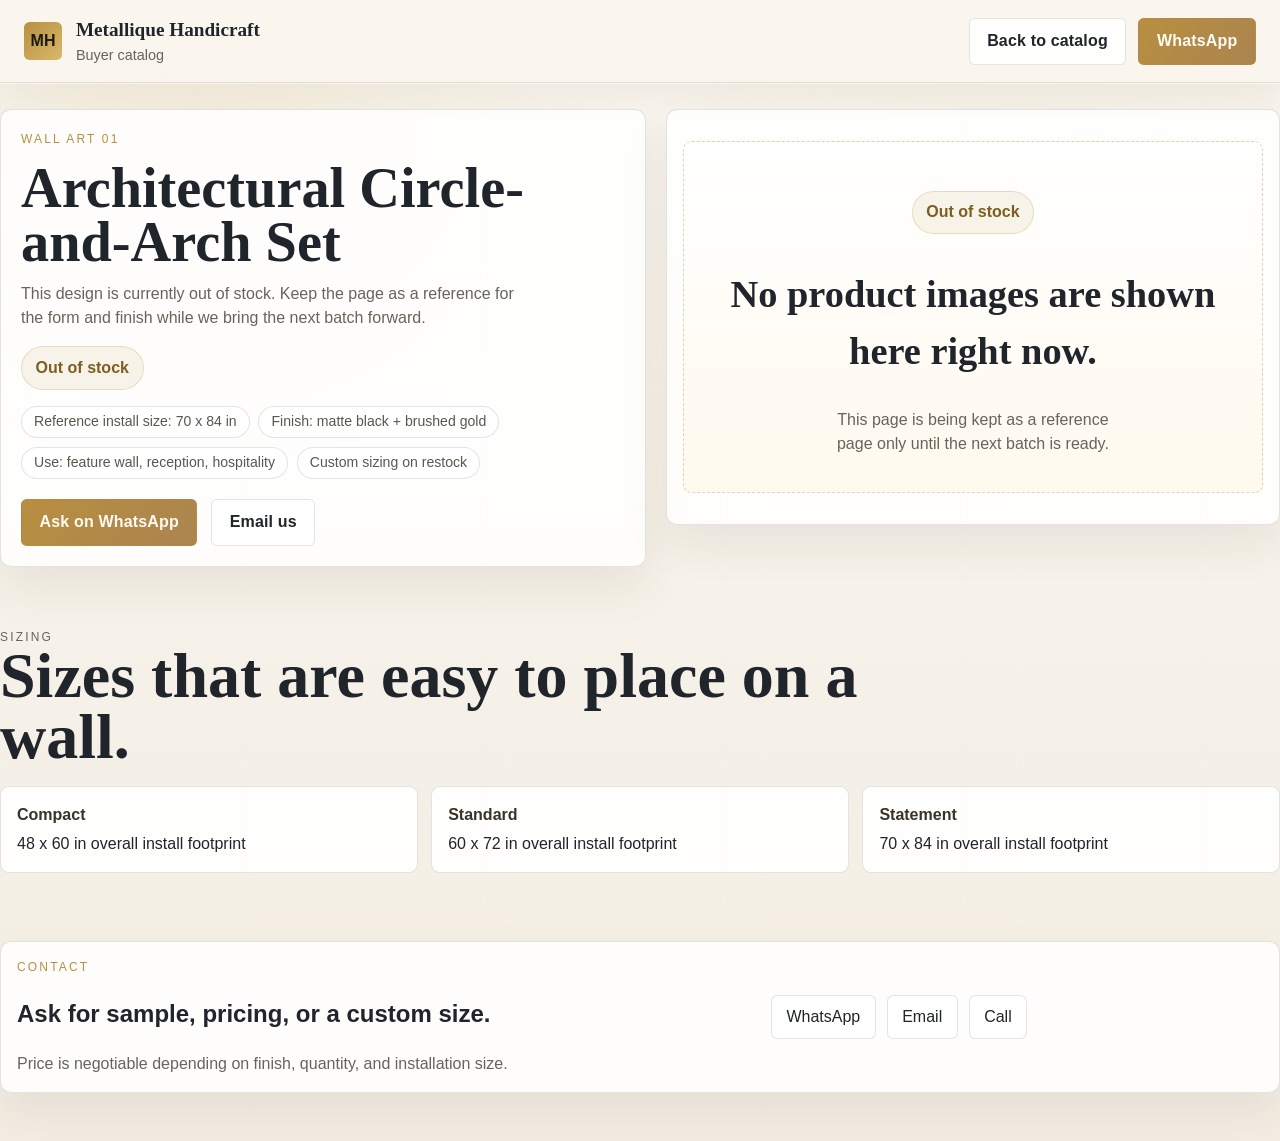
==== architectural-circle-arch-set.html @ d24ccc58 "Add files via upload" ====
<!doctype html>
<html lang="en">
  <head>
    <meta charset="utf-8" />
    <meta name="viewport" content="width=device-width,initial-scale=1" />
    <title>Architectural Circle-and-Arch Set | Metallique Handicraft</title>
    <meta name="description" content="Detailed page for the Architectural Circle-and-Arch Set from Metallique Handicraft." />
    <link rel="stylesheet" href="./styles.css" />
  </head>
  <body>
    <header class="topbar detail-topbar">
      <div class="topbar-inner">
        <a class="brand" href="./index.html#products">
          <div class="brand-mark">MH</div>
          <div>
            <div class="brand-name">Metallique Handicraft</div>
            <div class="brand-sub">Buyer catalog</div>
          </div>
        </a>
        <div class="detail-top-actions">
          <a class="button button-secondary" href="./index.html#products">Back to catalog</a>
          <a class="button button-primary" href="https://wa.me/917983061189?text=Hello%2C%20I%20want%20to%20know%20about%20the%20Architectural%20Circle-and-Arch%20Set." target="_blank" rel="noreferrer">WhatsApp</a>
        </div>
      </div>
    </header>

    <main class="detail-page">
      <section class="detail-hero">
        <div class="detail-card reveal" data-reveal="up">
          <p class="eyebrow">Wall art 01</p>
          <h1>Architectural Circle-and-Arch Set</h1>
          <p class="detail-summary">
            This design is currently out of stock. Keep the page as a reference for the form and
            finish while we bring the next batch forward.
          </p>
          <div class="price-note">Out of stock</div>
          <div class="chip-row">
            <span class="chip">Reference install size: 70 x 84 in</span>
            <span class="chip">Finish: matte black + brushed gold</span>
            <span class="chip">Use: feature wall, reception, hospitality</span>
            <span class="chip">Custom sizing on restock</span>
          </div>
          <div class="hero-actions" style="margin-top:1.25rem;">
            <a class="button button-primary" href="https://wa.me/917983061189?text=Hello%2C%20I%20want%20pricing%20for%20the%20Architectural%20Circle-and-Arch%20Set." target="_blank" rel="noreferrer">Ask on WhatsApp</a>
            <a class="button button-secondary" href="mailto:metalliquehandicraft07@gmail.com?subject=Enquiry%20for%20Architectural%20Circle-and-Arch%20Set">Email us</a>
          </div>
        </div>
        <div class="detail-panel detail-placeholder reveal" data-reveal="right">
          <div class="out-stock-panel">
            <span class="price-note">Out of stock</span>
            <h2>No product images are shown here right now.</h2>
            <p>This page is being kept as a reference page only until the next batch is ready.</p>
          </div>
        </div>
      </section>

      <section class="section">
        <div class="section-head reveal" data-reveal="up">
          <p class="eyebrow">Sizing</p>
          <h2>Sizes that are easy to place on a wall.</h2>
        </div>
        <div class="detail-specs">
          <div class="spec-card"><strong>Compact</strong><span>48 x 60 in overall install footprint</span></div>
          <div class="spec-card"><strong>Standard</strong><span>60 x 72 in overall install footprint</span></div>
          <div class="spec-card"><strong>Statement</strong><span>70 x 84 in overall install footprint</span></div>
        </div>
      </section>

      <section class="section">
        <div class="contact-strip reveal" data-reveal="up" id="contact">
          <div>
            <p class="eyebrow">Contact</p>
            <h2>Ask for sample, pricing, or a custom size.</h2>
            <p class="detail-summary">Price is negotiable depending on finish, quantity, and installation size.</p>
          </div>
          <div class="contact-links">
            <a class="mini-link" href="https://wa.me/917983061189?text=Hello%2C%20I%20want%20pricing%20for%20the%20Architectural%20Circle-and-Arch%20Set." target="_blank" rel="noreferrer">WhatsApp</a>
            <a class="mini-link" href="mailto:metalliquehandicraft07@gmail.com?subject=Enquiry%20for%20Architectural%20Circle-and-Arch%20Set">Email</a>
            <a class="mini-link" href="tel:+917983061189">Call</a>
          </div>
        </div>
      </section>
    </main>
    <script src="./script.js"></script>
  </body>
</html>
---- styles.css ----
:root {
  --bg: #faf7f0;
  --bg-soft: #f3ede3;
  --panel: #fffaf2;
  --panel-2: #f8f2e7;
  --text: #20242b;
  --muted: #68635c;
  --line: rgba(32, 36, 43, 0.12);
  --gold: #b88f3f;
  --gold-2: #d8b86d;
  --sage: #8aa79a;
  --shadow: 0 20px 45px rgba(59, 46, 20, 0.08);
}

* {
  box-sizing: border-box;
}

html {
  scroll-behavior: smooth;
  color-scheme: light;
}

body {
  margin: 0;
  background:
    radial-gradient(1200px 800px at 80% -20%, rgba(184, 143, 63, 0.12), transparent 58%),
    radial-gradient(800px 700px at 15% 10%, rgba(216, 184, 109, 0.12), transparent 55%),
    linear-gradient(180deg, #faf7f0 0%, #f3ede3 100%);
  color: var(--text);
  font-family: "Avenir Next", "Segoe UI", "Helvetica Neue", sans-serif;
  line-height: 1.5;
  overflow-x: hidden;
  position: relative;
}

@media (prefers-reduced-motion: reduce) {
  html {
    scroll-behavior: auto;
  }

  *,
  *::before,
  *::after {
    animation-duration: 0.01ms !important;
    animation-iteration-count: 1 !important;
    transition-duration: 0.01ms !important;
    scroll-behavior: auto !important;
  }
}

body::before {
  content: "";
  position: fixed;
  inset: 0;
  pointer-events: none;
  background-image:
    linear-gradient(rgba(32, 36, 43, 0.025) 1px, transparent 1px),
    linear-gradient(90deg, rgba(32, 36, 43, 0.015) 1px, transparent 1px);
  background-size: 100% 100%, 240px 240px;
  opacity: 0.28;
}

a {
  color: inherit;
  text-decoration: none;
}

button,
input,
textarea,
select {
  font: inherit;
}

button,
a,
.product-link,
.kit-card,
.product-card,
.page-panel,
.status,
.contact-form,
.timeline-item,
.faq-item,
.process-item,
.button {
  transition:
    transform 180ms ease,
    border-color 180ms ease,
    box-shadow 180ms ease,
    background-color 180ms ease,
    color 180ms ease;
}

a:focus-visible,
button:focus-visible,
input:focus-visible,
textarea:focus-visible,
select:focus-visible {
  outline: 2px solid var(--gold-2);
  outline-offset: 3px;
}

.topbar {
  position: sticky;
  top: 0;
  z-index: 20;
  background: rgba(250, 247, 240, 0.82);
  backdrop-filter: blur(16px);
  border-bottom: 1px solid var(--line);
  box-shadow: 0 1px 0 rgba(255, 255, 255, 0.6), 0 10px 30px rgba(56, 42, 17, 0.06);
}

.topbar-inner {
  max-width: 1320px;
  width: 100%;
  margin: 0 auto;
  display: flex;
  justify-content: space-between;
  align-items: center;
  gap: 1rem;
  padding: 1rem 1.5rem;
}

.brand {
  display: flex;
  align-items: center;
  gap: 0.85rem;
  min-width: 0;
}

.brand-mark {
  width: 2.4rem;
  height: 2.4rem;
  display: grid;
  place-items: center;
  border-radius: 0.35rem;
  background: linear-gradient(135deg, var(--gold), var(--gold-2));
  color: #1d1a13;
  font-weight: 800;
  letter-spacing: 0.02em;
}

.brand-name {
  font-family: "Cormorant Garamond", "Georgia", serif;
  font-size: 1.2rem;
  font-weight: 700;
}

.brand-sub {
  color: var(--muted);
  font-size: 0.9rem;
}

.menu-toggle {
  display: none;
  align-items: center;
  justify-content: center;
  width: 2.75rem;
  height: 2.75rem;
  border-radius: 0.35rem;
  border: 1px solid var(--line);
  background: rgba(255, 255, 255, 0.72);
  color: var(--text);
  cursor: pointer;
}

.menu-icon,
.menu-icon::before,
.menu-icon::after {
  width: 1.15rem;
  height: 1.5px;
  background: currentColor;
  display: block;
  position: relative;
}

.menu-icon::before,
.menu-icon::after {
  content: "";
  position: absolute;
  left: 0;
}

.menu-icon::before {
  top: -0.38rem;
}

.menu-icon::after {
  top: 0.38rem;
}

.nav {
  display: flex;
  gap: 1.1rem;
  flex-wrap: wrap;
  justify-content: flex-end;
}

.nav a {
  color: #5f5a54;
  font-size: 0.95rem;
  position: relative;
  padding-bottom: 0.12rem;
}

.nav a:hover,
.nav a.active {
  color: var(--gold-2);
}

.nav a::after {
  content: "";
  position: absolute;
  left: 0;
  bottom: -0.2rem;
  width: 100%;
  height: 1px;
  background: linear-gradient(90deg, transparent, rgba(230, 203, 147, 0.85), transparent);
  transform: scaleX(0);
  transform-origin: center;
  transition: transform 180ms ease;
}

.nav a:hover::after,
.nav a.active::after {
  transform: scaleX(1);
}

main {
  padding: 0 1.25rem 2rem;
}

.product-link {
  color: inherit;
  text-decoration: none;
  display: block;
}

.hero,
.section,
.band,
.page-hero {
  max-width: 1320px;
  margin: 0 auto;
}

section[id],
div[id] {
  scroll-margin-top: 6.5rem;
}

.section {
  padding: 3.25rem 0 1rem;
}

.hero {
  min-height: calc(100svh - 76px);
  display: grid;
  grid-template-columns: 1.05fr 0.95fr;
  gap: 2rem;
  align-items: center;
  padding: 2rem 0 1.5rem;
}

.page-hero {
  display: grid;
  grid-template-columns: 1.1fr 0.9fr;
  gap: 1.5rem;
  align-items: end;
  padding: 2.1rem 0 1.2rem;
}

.hero-copy h1,
.section-head h2,
.page-title h1,
.product-copy h3,
.feature-item h3,
.process-item h3,
.faq-item h3 {
  margin: 0;
  font-family: "Cormorant Garamond", "Georgia", serif;
  font-weight: 700;
  letter-spacing: 0;
  line-height: 0.95;
}

.hero-copy h1 {
  font-size: clamp(3rem, 6vw, 5.6rem);
  max-width: 12ch;
}

.section-head h2,
.page-title h1 {
  font-size: clamp(2rem, 5vw, 4.6rem);
}

.eyebrow {
  margin: 0 0 0.9rem;
  color: var(--gold);
  text-transform: uppercase;
  letter-spacing: 0.18em;
  font-size: 0.75rem;
}

.lede,
.section-head p,
.status span,
.buyer-card span,
.product-copy p,
.product-copy span,
.step p,
.contact-panel p,
.feature-item p,
.process-item p,
.faq-item p,
.page-summary,
.page-panel p,
.note {
  color: var(--muted);
}

.hero-copy .lede {
  font-size: 1.1rem;
  max-width: 62ch;
  margin: 1.4rem 0 0;
}

.hero-actions,
.contact-actions {
  display: flex;
  flex-wrap: wrap;
  gap: 0.85rem;
  margin-top: 1.6rem;
}

.button {
  display: inline-flex;
  align-items: center;
  justify-content: center;
  min-height: 2.95rem;
  padding: 0 1.1rem;
  border-radius: 0.35rem;
  border: 1px solid var(--line);
  font-weight: 600;
  letter-spacing: 0.01em;
  cursor: pointer;
}

.button-primary {
  background: linear-gradient(135deg, var(--gold), #ab8450);
  color: #fffaf2;
  border-color: transparent;
}

.button-secondary {
  background: rgba(255, 255, 255, 0.82);
  color: var(--text);
}

.button:hover {
  transform: translateY(-1px);
  border-color: rgba(184, 143, 63, 0.35);
}

.button:active {
  transform: translateY(0);
}

.pill-row {
  display: flex;
  flex-wrap: wrap;
  gap: 0.55rem;
  margin-top: 1.4rem;
}

.pill {
  display: inline-flex;
  align-items: center;
  min-height: 2.15rem;
  padding: 0 0.8rem;
  border-radius: 999px;
  border: 1px solid var(--line);
  color: #8f6d2c;
  background: rgba(255, 255, 255, 0.72);
  font-size: 0.88rem;
}

.hero-metrics {
  display: grid;
  grid-template-columns: repeat(4, minmax(0, 1fr));
  gap: 0.85rem;
  margin-top: 2rem;
  max-width: 48rem;
}

.hero-metrics div,
.status,
.buyer-card,
.step,
.contact-panel,
.kit-card,
.product-card,
.page-panel,
.feature-item,
.process-item,
.faq-item,
.contact-form,
.timeline-item {
  background: rgba(255, 255, 255, 0.84);
  border: 1px solid var(--line);
  box-shadow: var(--shadow);
}

.hero-metrics div {
  padding: 1rem;
  border-radius: 0.4rem;
  border: 1px solid rgba(255, 255, 255, 0.03);
}

.hero-metrics span {
  display: block;
  color: var(--text);
  font-weight: 700;
  font-size: 1.15rem;
}

.hero-metrics small {
  color: var(--muted);
}

.hero-visual {
  min-height: 38rem;
  display: grid;
  grid-template-columns: 1fr 1fr;
  gap: 1rem;
  align-items: stretch;
  transform: translateY(var(--hero-shift, 0px));
  transition: transform 160ms linear;
}

.mosaic {
  overflow: hidden;
  border-radius: 0.6rem;
  border: 1px solid var(--line);
  background: var(--panel);
  box-shadow: var(--shadow);
  transform: translateY(var(--mosaic-shift, 0px));
  transition: transform 160ms linear, box-shadow 280ms ease, border-color 280ms ease;
}

.mosaic img {
  width: 100%;
  height: 100%;
  object-fit: cover;
  object-position: 15% center;
  display: block;
  transition: transform 280ms ease, filter 280ms ease;
}

.mosaic-out {
  border-radius: 0.6rem;
  border: 1px solid var(--line);
  background: linear-gradient(180deg, rgba(255, 255, 255, 0.8), rgba(246, 238, 228, 0.8));
  box-shadow: var(--shadow);
  display: flex;
  flex-direction: column;
  justify-content: center;
  gap: 0.35rem;
  padding: 1rem;
}

.mosaic-out span {
  font-size: 0.72rem;
  letter-spacing: 0.18em;
  text-transform: uppercase;
  color: var(--gold-dark);
  font-weight: 700;
}

.mosaic-out strong {
  font-size: 1rem;
}

.mosaic-out p {
  margin: 0;
  font-size: 0.92rem;
  color: var(--muted);
}

.thumb-empty {
  width: 100%;
  aspect-ratio: 4 / 3;
  display: block;
  border-radius: 0.55rem;
  background:
    linear-gradient(135deg, rgba(184, 143, 69, 0.16), rgba(255, 255, 255, 0.62)),
    linear-gradient(180deg, #f5efe6, #ece4d8);
  border: 1px solid rgba(131, 102, 48, 0.16);
  position: relative;
  overflow: hidden;
}

.thumb-empty::after {
  content: "Out of stock";
  position: absolute;
  inset: auto 1rem 1rem 1rem;
  font-size: 0.72rem;
  letter-spacing: 0.18em;
  text-transform: uppercase;
  color: rgba(93, 66, 18, 0.8);
  font-weight: 700;
}

.mosaic:hover img {
  transform: scale(1.02);
  filter: saturate(1.03) contrast(1.02);
}

.mosaic-a {
  grid-row: 1 / span 2;
}

.band {
  padding: 0.8rem 0 2rem;
}

.band-tight {
  margin-top: -0.5rem;
}

.status-row {
  display: grid;
  grid-template-columns: repeat(3, minmax(0, 1fr));
  gap: 1rem;
}

.status {
  padding: 1rem 1.05rem;
  border-radius: 0.45rem;
}

.status strong,
.buyer-card strong,
.step strong,
.product-copy h3,
.kit-card strong,
.contact-panel strong,
.page-panel strong,
.feature-item strong,
.process-item strong,
.faq-item strong {
  display: block;
  margin-bottom: 0.35rem;
}

.section {
  padding: 3.25rem 0 1rem;
}

.section-alt {
  padding-top: 2.2rem;
}

.section-head {
  max-width: 58rem;
  margin-bottom: 1.2rem;
}

.section-head p {
  margin: 0.55rem 0 0;
}

.product-grid {
  display: grid;
  grid-template-columns: repeat(2, minmax(0, 1fr));
  gap: 1rem;
}

.product-card {
  border-radius: 0.55rem;
  overflow: hidden;
}

.product-link .product-card,
.product-link.product-card {
  display: block;
}

.product-card img {
  width: 100%;
  aspect-ratio: 4 / 3;
  object-fit: cover;
  object-position: 15% center;
  display: block;
}

.product-copy {
  padding: 1rem;
}

.product-copy h3 {
  margin: 0 0 0.35rem;
  font-size: 1.65rem;
}

.product-copy span {
  display: inline-block;
  margin-top: 0.5rem;
  color: var(--gold);
}

.product-link:hover .product-card,
.product-link:hover {
  transform: translateY(-2px);
}

.product-link:hover .product-card img {
  transform: scale(1.015);
}

.reveal {
  opacity: 0;
  transform: translateY(18px);
  filter: blur(2px);
  transition:
    opacity 680ms ease,
    transform 680ms cubic-bezier(0.2, 0.8, 0.2, 1),
    filter 680ms ease;
  will-change: opacity, transform, filter;
}

.reveal.is-visible {
  opacity: 1;
  transform: translateY(0);
  filter: blur(0);
}

.reveal[data-reveal="left"] {
  transform: translateX(-18px);
}

.reveal[data-reveal="right"] {
  transform: translateX(18px);
}

.reveal[data-reveal="up"] {
  transform: translateY(18px);
}

.reveal[data-reveal="down"] {
  transform: translateY(-18px);
}

.reveal.is-visible[data-reveal="left"],
.reveal.is-visible[data-reveal="right"],
.reveal.is-visible[data-reveal="up"],
.reveal.is-visible[data-reveal="down"] {
  transform: translate(0, 0);
}

.buyer-grid,
.kit-grid,
.steps,
.section-grid {
  display: grid;
  gap: 1rem;
}

.buyer-grid,
.steps {
  grid-template-columns: repeat(4, minmax(0, 1fr));
}

.kit-grid {
  grid-template-columns: repeat(3, minmax(0, 1fr));
}

.section-grid {
  grid-template-columns: 1fr 1fr;
}

.buyer-card,
.step,
.kit-card,
.page-panel,
.feature-item,
.process-item,
.faq-item,
.contact-form,
.timeline-item {
  border-radius: 0.45rem;
  padding: 1rem;
}

.kit-card {
  display: flex;
  flex-direction: column;
  justify-content: space-between;
  min-height: 8.5rem;
}

.kit-card:hover,
.product-card:hover,
.page-panel:hover,
.status:hover,
.contact-form:hover,
.timeline-item:hover,
.faq-item:hover,
.process-item:hover {
  transform: translateY(-2px);
  border-color: rgba(230, 203, 147, 0.35);
  box-shadow: 0 24px 70px rgba(0, 0, 0, 0.4);
}

.kit-card span {
  color: var(--muted);
}

.step span {
  width: 2rem;
  height: 2rem;
  display: grid;
  place-items: center;
  border-radius: 999px;
  margin-bottom: 0.75rem;
  background: linear-gradient(135deg, rgba(184, 143, 63, 0.18), rgba(216, 184, 109, 0.18));
  color: #8f6d2c;
  font-weight: 700;
}

.contact-panel {
  display: grid;
  grid-template-columns: repeat(4, minmax(0, 1fr));
  gap: 1rem;
  padding: 1rem;
  border-radius: 0.5rem;
}

.footer {
  max-width: 1320px;
  margin: 1.5rem auto 0;
  padding: 1rem 0 2.2rem;
  border-top: 1px solid var(--line);
  display: flex;
  justify-content: space-between;
  gap: 1rem;
  color: var(--muted);
  font-size: 0.94rem;
}

.page-panel {
  background: rgba(255, 255, 255, 0.84);
}

.page-title h1 {
  line-height: 0.95;
}

.page-summary {
  margin: 0.85rem 0 0;
  max-width: 58ch;
}

.timeline {
  display: grid;
  gap: 1rem;
}

.timeline-item {
  display: grid;
  grid-template-columns: 0.8fr 1.8fr;
  gap: 1rem;
  align-items: start;
}

.timeline-item strong {
  color: var(--gold);
}

.field-grid {
  display: grid;
  grid-template-columns: repeat(2, minmax(0, 1fr));
  gap: 0.85rem;
}

.field {
  display: grid;
  gap: 0.35rem;
}

.field label {
  font-size: 0.88rem;
  color: var(--muted);
}

.field input,
.field textarea,
.field select {
  width: 100%;
  min-height: 2.8rem;
  padding: 0.75rem 0.85rem;
  border-radius: 0.4rem;
  border: 1px solid var(--line);
  background: rgba(255, 255, 255, 0.92);
  color: var(--text);
}

.field textarea {
  min-height: 8rem;
  resize: vertical;
}

.field input::placeholder,
.field textarea::placeholder {
  color: rgba(180, 176, 168, 0.72);
}

.field input:focus,
.field textarea:focus,
.field select:focus {
  border-color: rgba(184, 143, 63, 0.55);
  box-shadow: 0 0 0 3px rgba(184, 143, 63, 0.1);
}

.note {
  font-size: 0.9rem;
}

.detail-page {
  max-width: 1320px;
  margin: 0 auto;
  padding: 1.6rem 0 2rem;
}

.detail-topbar .topbar-inner {
  align-items: center;
}

.detail-top-actions {
  display: flex;
  gap: 0.75rem;
  flex-wrap: wrap;
}

.detail-hero {
  display: grid;
  grid-template-columns: 1fr 0.95fr;
  gap: 1.25rem;
  align-items: start;
}

.detail-card,
.detail-panel,
.gallery-card,
.contact-strip {
  background: rgba(255, 255, 255, 0.86);
  border: 1px solid var(--line);
  box-shadow: var(--shadow);
  border-radius: 0.7rem;
}

.detail-card {
  padding: 1.25rem;
}

.detail-card h1 {
  margin: 0;
  font-family: "Cormorant Garamond", "Georgia", serif;
  font-size: clamp(2.2rem, 4.4vw, 4rem);
  line-height: 0.95;
}

.detail-summary {
  margin: 0.8rem 0 0;
  color: var(--muted);
  max-width: 58ch;
}

.price-note {
  display: inline-flex;
  margin-top: 1rem;
  padding: 0.55rem 0.85rem;
  border-radius: 999px;
  background: rgba(184, 143, 63, 0.1);
  color: #7c5f20;
  border: 1px solid rgba(184, 143, 63, 0.24);
  font-weight: 700;
}

.chip-row {
  display: flex;
  flex-wrap: wrap;
  gap: 0.55rem;
  margin-top: 1rem;
}

.chip {
  display: inline-flex;
  align-items: center;
  min-height: 2rem;
  padding: 0 0.75rem;
  border-radius: 999px;
  background: rgba(255, 255, 255, 0.96);
  border: 1px solid var(--line);
  color: #5c564d;
  font-size: 0.88rem;
}

.detail-panel {
  padding: 1rem;
}

.detail-placeholder {
  min-height: 26rem;
  display: grid;
  place-items: center;
}

.out-stock-panel {
  width: 100%;
  min-height: 22rem;
  display: grid;
  place-items: center;
  text-align: center;
  padding: 1.5rem;
  border-radius: 0.55rem;
  border: 1px dashed rgba(184, 143, 63, 0.38);
  background: linear-gradient(180deg, rgba(255, 255, 255, 0.96), rgba(255, 249, 237, 0.95));
}

.out-stock-panel h2 {
  margin: 0.9rem 0 0.45rem;
  font-family: "Cormorant Garamond", "Georgia", serif;
  font-size: clamp(1.6rem, 3vw, 2.4rem);
}

.out-stock-panel p {
  margin: 0.2rem 0;
  max-width: 34ch;
  color: var(--muted);
}

.gallery-grid {
  display: grid;
  gap: 0.9rem;
  grid-template-columns: repeat(2, minmax(0, 1fr));
}

.gallery-card {
  overflow: hidden;
}

.gallery-card img {
  width: 100%;
  display: block;
  aspect-ratio: 4 / 3;
  object-fit: cover;
}

.hero-strip {
  width: 100%;
  display: block;
  aspect-ratio: 4 / 3;
  object-fit: cover;
  border-radius: 0.55rem;
}

.crop-left { object-position: 0% center; }
.crop-mid1 { object-position: 33.333% center; }
.crop-mid2 { object-position: 66.666% center; }
.crop-right { object-position: 100% center; }

.gallery-caption {
  padding: 0.75rem 0.85rem 0.95rem;
  color: var(--muted);
  font-size: 0.95rem;
}

.detail-stack {
  display: grid;
  gap: 1rem;
  margin-top: 1rem;
}

.detail-specs {
  display: grid;
  grid-template-columns: repeat(3, minmax(0, 1fr));
  gap: 0.85rem;
}

.spec-card {
  padding: 1rem;
  border-radius: 0.55rem;
  background: rgba(255, 255, 255, 0.88);
  border: 1px solid var(--line);
}

.spec-card strong {
  display: block;
  margin-bottom: 0.3rem;
  color: #3a3329;
}

.contact-strip {
  padding: 1rem;
  display: grid;
  grid-template-columns: 1.2fr 0.8fr;
  gap: 1rem;
  align-items: center;
}

.contact-strip .hero-actions {
  margin-top: 0;
}

.contact-links {
  display: flex;
  flex-wrap: wrap;
  gap: 0.7rem;
}

.mini-link {
  display: inline-flex;
  align-items: center;
  min-height: 2.7rem;
  padding: 0 0.9rem;
  border-radius: 0.4rem;
  border: 1px solid var(--line);
  background: rgba(255, 255, 255, 0.92);
  color: var(--text);
}

.mini-link:hover {
  border-color: rgba(184, 143, 63, 0.35);
}

.topbar.is-open .nav {
  display: flex;
}

@media (max-width: 1100px) {
  .page-hero,
  .hero,
  .product-grid,
  .buyer-grid,
  .steps,
  .contact-panel,
  .status-row,
  .kit-grid,
  .section-grid {
    grid-template-columns: 1fr 1fr;
  }

  .hero,
  .page-hero {
    min-height: auto;
    padding-top: 1.5rem;
  }

  .hero-visual {
    min-height: 30rem;
  }
}

@media (max-width: 760px) {
  main {
    padding: 0 0.85rem 1.4rem;
  }

  .topbar-inner {
    padding: 0.85rem;
    align-items: flex-start;
    flex-wrap: wrap;
  }

  .menu-toggle {
    display: inline-flex;
  }

  .nav {
    display: none;
    width: 100%;
    padding-top: 0.75rem;
    gap: 0.65rem;
  }

  .topbar.is-open .nav {
    display: flex;
    flex-direction: column;
    align-items: flex-start;
  }

  .hero,
  .page-hero,
  .product-grid,
  .buyer-grid,
  .steps,
  .contact-panel,
  .status-row,
  .kit-grid,
  .section-grid,
  .footer,
  .timeline-item {
    grid-template-columns: 1fr;
    display: grid;
  }

  .hero-copy h1 {
    font-size: clamp(2.6rem, 14vw, 4rem);
  }

  .hero-visual {
    min-height: 26rem;
    grid-template-columns: 1fr 1fr;
  }

  .hero-metrics {
    grid-template-columns: 1fr 1fr;
  }

  .nav a {
    font-size: 1rem;
  }

  .detail-hero,
  .detail-specs,
  .contact-strip {
    grid-template-columns: 1fr;
  }

  .gallery-grid {
    grid-template-columns: 1fr;
  }
}
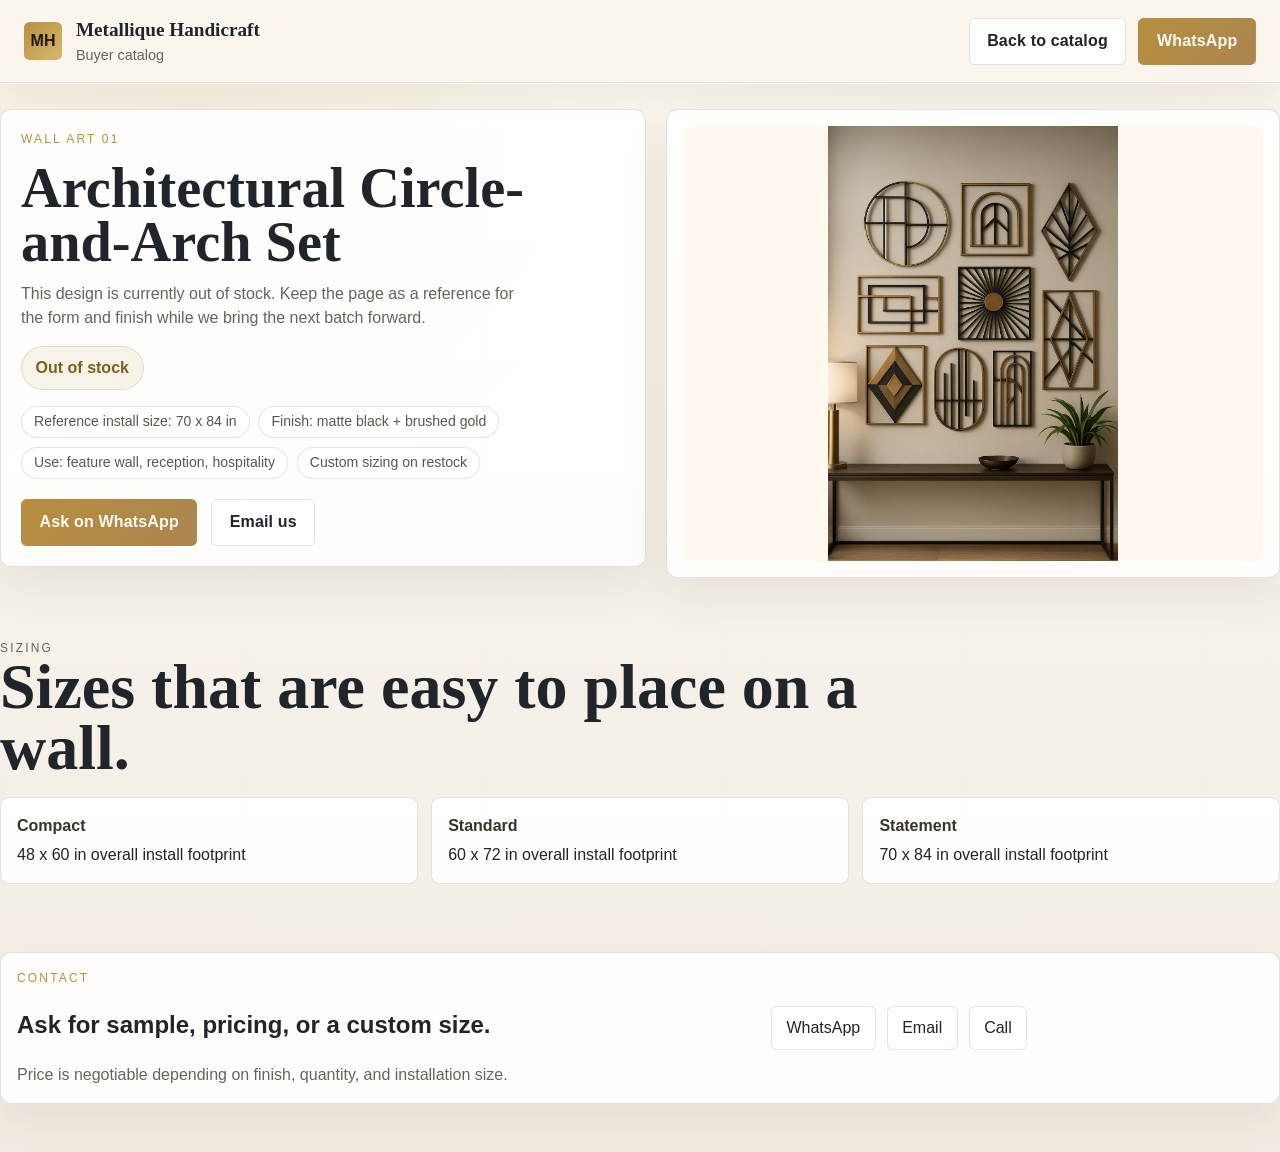
==== commit 298ff395: "Add files via upload" ====
--- a/architectural-circle-arch-set.html
+++ b/architectural-circle-arch-set.html
@@ -42,15 +42,11 @@
           </div>
           <div class="hero-actions" style="margin-top:1.25rem;">
             <a class="button button-primary" href="https://wa.me/917983061189?text=Hello%2C%20I%20want%20pricing%20for%20the%20Architectural%20Circle-and-Arch%20Set." target="_blank" rel="noreferrer">Ask on WhatsApp</a>
-            <a class="button button-secondary" href="mailto:metalliquehandicraft07@gmail.com?subject=Enquiry%20for%20Architectural%20Circle-and-Arch%20Set">Email us</a>
+            <a class="button button-secondary" href="https://mail.google.com/mail/?view=cm&fs=1&to=metalliquehandicraft07@gmail.com&su=Enquiry%20for%20Architectural%20Circle-and-Arch%20Set" target="_blank" rel="noreferrer">Email us</a>
           </div>
         </div>
-        <div class="detail-panel detail-placeholder reveal" data-reveal="right">
-          <div class="out-stock-panel">
-            <span class="price-note">Out of stock</span>
-            <h2>No product images are shown here right now.</h2>
-            <p>This page is being kept as a reference page only until the next batch is ready.</p>
-          </div>
+        <div class="detail-panel reveal" data-reveal="right">
+          <img src="./assets/product1-outstock.png" alt="Architectural wall art reference view" class="hero-strip crop-left" />
         </div>
       </section>
 
@@ -75,7 +71,7 @@
           </div>
           <div class="contact-links">
             <a class="mini-link" href="https://wa.me/917983061189?text=Hello%2C%20I%20want%20pricing%20for%20the%20Architectural%20Circle-and-Arch%20Set." target="_blank" rel="noreferrer">WhatsApp</a>
-            <a class="mini-link" href="mailto:metalliquehandicraft07@gmail.com?subject=Enquiry%20for%20Architectural%20Circle-and-Arch%20Set">Email</a>
+            <a class="mini-link" href="https://mail.google.com/mail/?view=cm&fs=1&to=metalliquehandicraft07@gmail.com&su=Enquiry%20for%20Architectural%20Circle-and-Arch%20Set" target="_blank" rel="noreferrer">Email</a>
             <a class="mini-link" href="tel:+917983061189">Call</a>
           </div>
         </div>
--- a/styles.css
+++ b/styles.css
@@ -431,16 +431,20 @@
 }
 
 .hero-visual {
-  min-height: 38rem;
+  height: clamp(30rem, 62vw, 42rem);
   display: grid;
   grid-template-columns: 1fr 1fr;
+  grid-template-rows: repeat(2, minmax(0, 1fr));
   gap: 1rem;
   align-items: stretch;
   transform: translateY(var(--hero-shift, 0px));
   transition: transform 160ms linear;
 }
 
-.mosaic {
+.hero-tile {
+  position: relative;
+  height: 100%;
+  min-height: 0;
   overflow: hidden;
   border-radius: 0.6rem;
   border: 1px solid var(--line);
@@ -448,30 +452,39 @@
   box-shadow: var(--shadow);
   transform: translateY(var(--mosaic-shift, 0px));
   transition: transform 160ms linear, box-shadow 280ms ease, border-color 280ms ease;
-}
-
-.mosaic img {
+  display: flex;
+  flex-direction: column;
+}
+
+.hero-tile img {
   width: 100%;
-  height: 100%;
-  object-fit: cover;
-  object-position: 15% center;
-  display: block;
+  flex: 1 1 auto;
+  min-height: 0;
+  object-fit: contain;
+  object-position: center;
+  display: block;
+  background: rgba(255, 248, 238, 0.92);
   transition: transform 280ms ease, filter 280ms ease;
 }
 
-.mosaic-out {
-  border-radius: 0.6rem;
-  border: 1px solid var(--line);
-  background: linear-gradient(180deg, rgba(255, 255, 255, 0.8), rgba(246, 238, 228, 0.8));
-  box-shadow: var(--shadow);
-  display: flex;
-  flex-direction: column;
-  justify-content: center;
-  gap: 0.35rem;
-  padding: 1rem;
-}
-
-.mosaic-out span {
+.hero-tile-caption,
+.hero-tile-empty {
+  position: static;
+  left: auto;
+  right: auto;
+  bottom: auto;
+}
+
+.hero-tile-caption {
+  padding: 0.7rem 0.85rem 0.92rem;
+  border-top: 1px solid var(--line);
+  background: rgba(255, 251, 245, 0.92);
+  backdrop-filter: blur(8px);
+}
+
+.hero-tile-caption span,
+.hero-tile-empty span {
+  display: block;
   font-size: 0.72rem;
   letter-spacing: 0.18em;
   text-transform: uppercase;
@@ -479,11 +492,24 @@
   font-weight: 700;
 }
 
-.mosaic-out strong {
-  font-size: 1rem;
-}
-
-.mosaic-out p {
+.hero-tile-caption strong,
+.hero-tile-empty strong {
+  display: block;
+  margin-top: 0.25rem;
+  font-size: 0.98rem;
+}
+
+.hero-tile-empty {
+  display: flex;
+  flex-direction: column;
+  justify-content: flex-start;
+  gap: 0.4rem;
+  padding: 0;
+  border: 1px solid var(--line);
+  color: var(--text);
+}
+
+.hero-tile-empty p {
   margin: 0;
   font-size: 0.92rem;
   color: var(--muted);
@@ -513,12 +539,12 @@
   font-weight: 700;
 }
 
-.mosaic:hover img {
+.hero-tile:hover img {
   transform: scale(1.02);
   filter: saturate(1.03) contrast(1.02);
 }
 
-.mosaic-a {
+.hero-tile-large {
   grid-row: 1 / span 2;
 }
 
@@ -591,9 +617,10 @@
 .product-card img {
   width: 100%;
   aspect-ratio: 4 / 3;
-  object-fit: cover;
-  object-position: 15% center;
-  display: block;
+  object-fit: contain;
+  object-position: center;
+  display: block;
+  background: rgba(255, 248, 238, 0.92);
 }
 
 .product-copy {
@@ -956,21 +983,25 @@
   width: 100%;
   display: block;
   aspect-ratio: 4 / 3;
-  object-fit: cover;
+  object-fit: contain;
+  object-position: center;
+  background: rgba(255, 248, 238, 0.92);
 }
 
 .hero-strip {
   width: 100%;
   display: block;
   aspect-ratio: 4 / 3;
-  object-fit: cover;
+  object-fit: contain;
+  object-position: center;
   border-radius: 0.55rem;
-}
-
-.crop-left { object-position: 0% center; }
-.crop-mid1 { object-position: 33.333% center; }
-.crop-mid2 { object-position: 66.666% center; }
-.crop-right { object-position: 100% center; }
+  background: rgba(255, 248, 238, 0.92);
+}
+
+.crop-left { object-position: center; }
+.crop-mid1 { object-position: center; }
+.crop-mid2 { object-position: center; }
+.crop-right { object-position: center; }
 
 .gallery-caption {
   padding: 0.75rem 0.85rem 0.95rem;
@@ -1111,10 +1142,12 @@
     font-size: clamp(2.6rem, 14vw, 4rem);
   }
 
-  .hero-visual {
-    min-height: 26rem;
-    grid-template-columns: 1fr 1fr;
-  }
+    .hero-visual {
+      height: auto;
+      min-height: 26rem;
+      grid-template-columns: 1fr 1fr;
+      grid-template-rows: repeat(2, minmax(0, 1fr));
+    }
 
   .hero-metrics {
     grid-template-columns: 1fr 1fr;
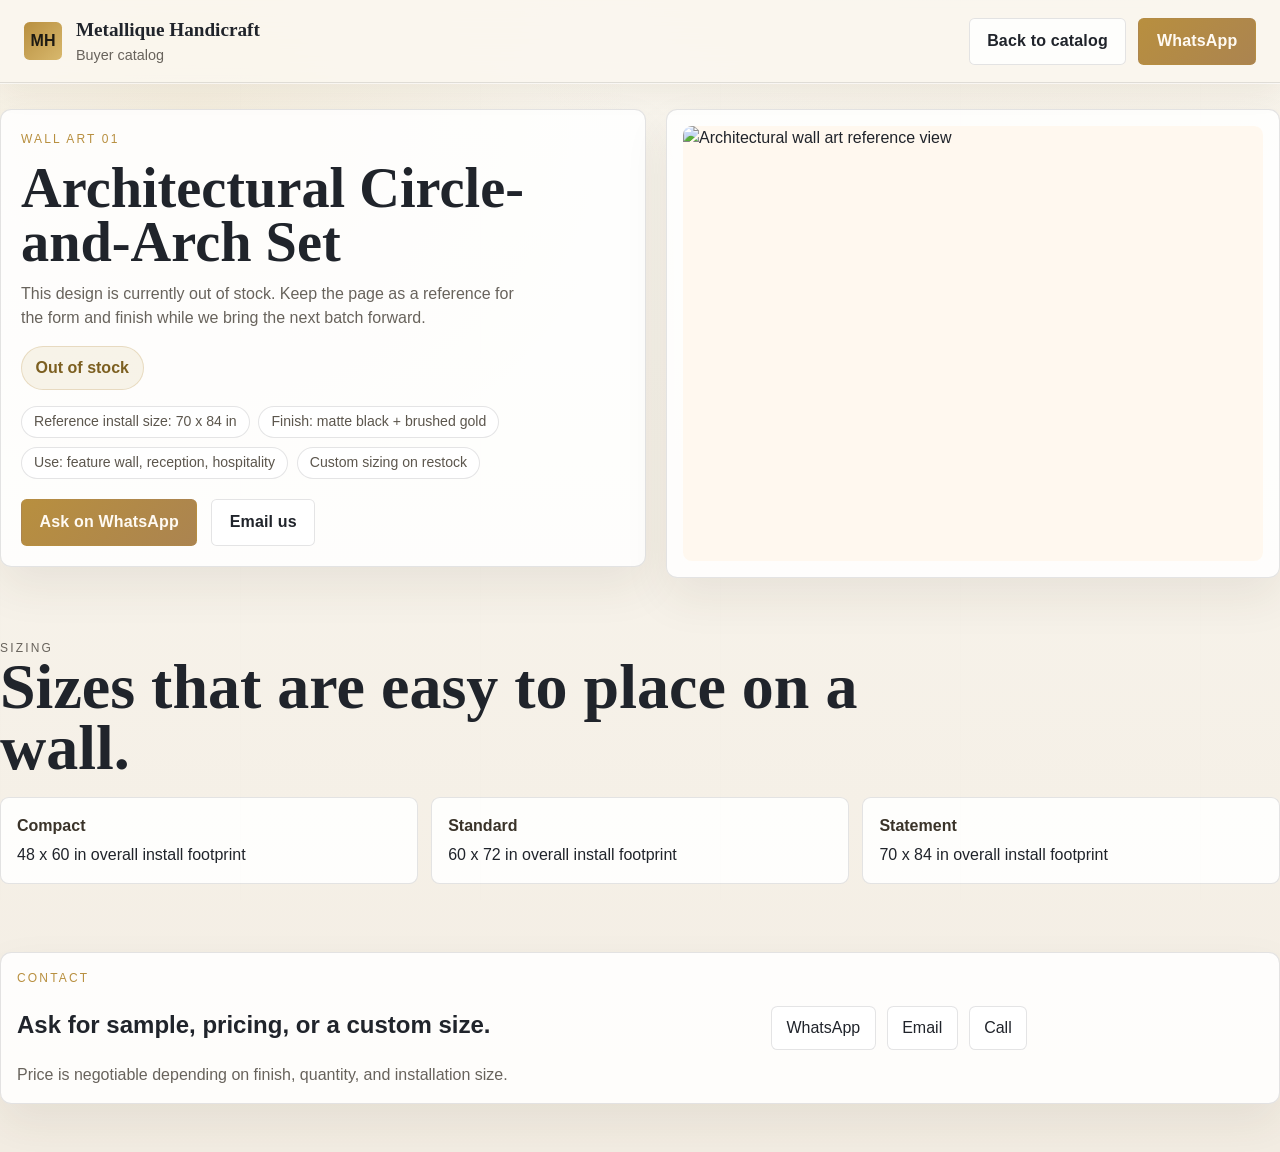
==== commit 0a786fd8: "Add files via upload" ====
--- a/architectural-circle-arch-set.html
+++ b/architectural-circle-arch-set.html
@@ -42,11 +42,11 @@
           </div>
           <div class="hero-actions" style="margin-top:1.25rem;">
             <a class="button button-primary" href="https://wa.me/917983061189?text=Hello%2C%20I%20want%20pricing%20for%20the%20Architectural%20Circle-and-Arch%20Set." target="_blank" rel="noreferrer">Ask on WhatsApp</a>
-            <a class="button button-secondary" href="https://mail.google.com/mail/?view=cm&fs=1&to=metalliquehandicraft07@gmail.com&su=Enquiry%20for%20Architectural%20Circle-and-Arch%20Set" target="_blank" rel="noreferrer">Email us</a>
+            <a class="button button-secondary" href="mailto:metalliquehandicraft07@gmail.com?subject=Enquiry%20for%20Architectural%20Circle-and-Arch%20Set">Email us</a>
           </div>
         </div>
         <div class="detail-panel reveal" data-reveal="right">
-          <img src="./assets/product1-outstock.png" alt="Architectural wall art reference view" class="hero-strip crop-left" />
+          <img src="./assets/product1-outstock.png" alt="Architectural wall art reference view" class="hero-strip" />
         </div>
       </section>
 
@@ -71,7 +71,7 @@
           </div>
           <div class="contact-links">
             <a class="mini-link" href="https://wa.me/917983061189?text=Hello%2C%20I%20want%20pricing%20for%20the%20Architectural%20Circle-and-Arch%20Set." target="_blank" rel="noreferrer">WhatsApp</a>
-            <a class="mini-link" href="https://mail.google.com/mail/?view=cm&fs=1&to=metalliquehandicraft07@gmail.com&su=Enquiry%20for%20Architectural%20Circle-and-Arch%20Set" target="_blank" rel="noreferrer">Email</a>
+            <a class="mini-link" href="mailto:metalliquehandicraft07@gmail.com?subject=Enquiry%20for%20Architectural%20Circle-and-Arch%20Set">Email</a>
             <a class="mini-link" href="tel:+917983061189">Call</a>
           </div>
         </div>
